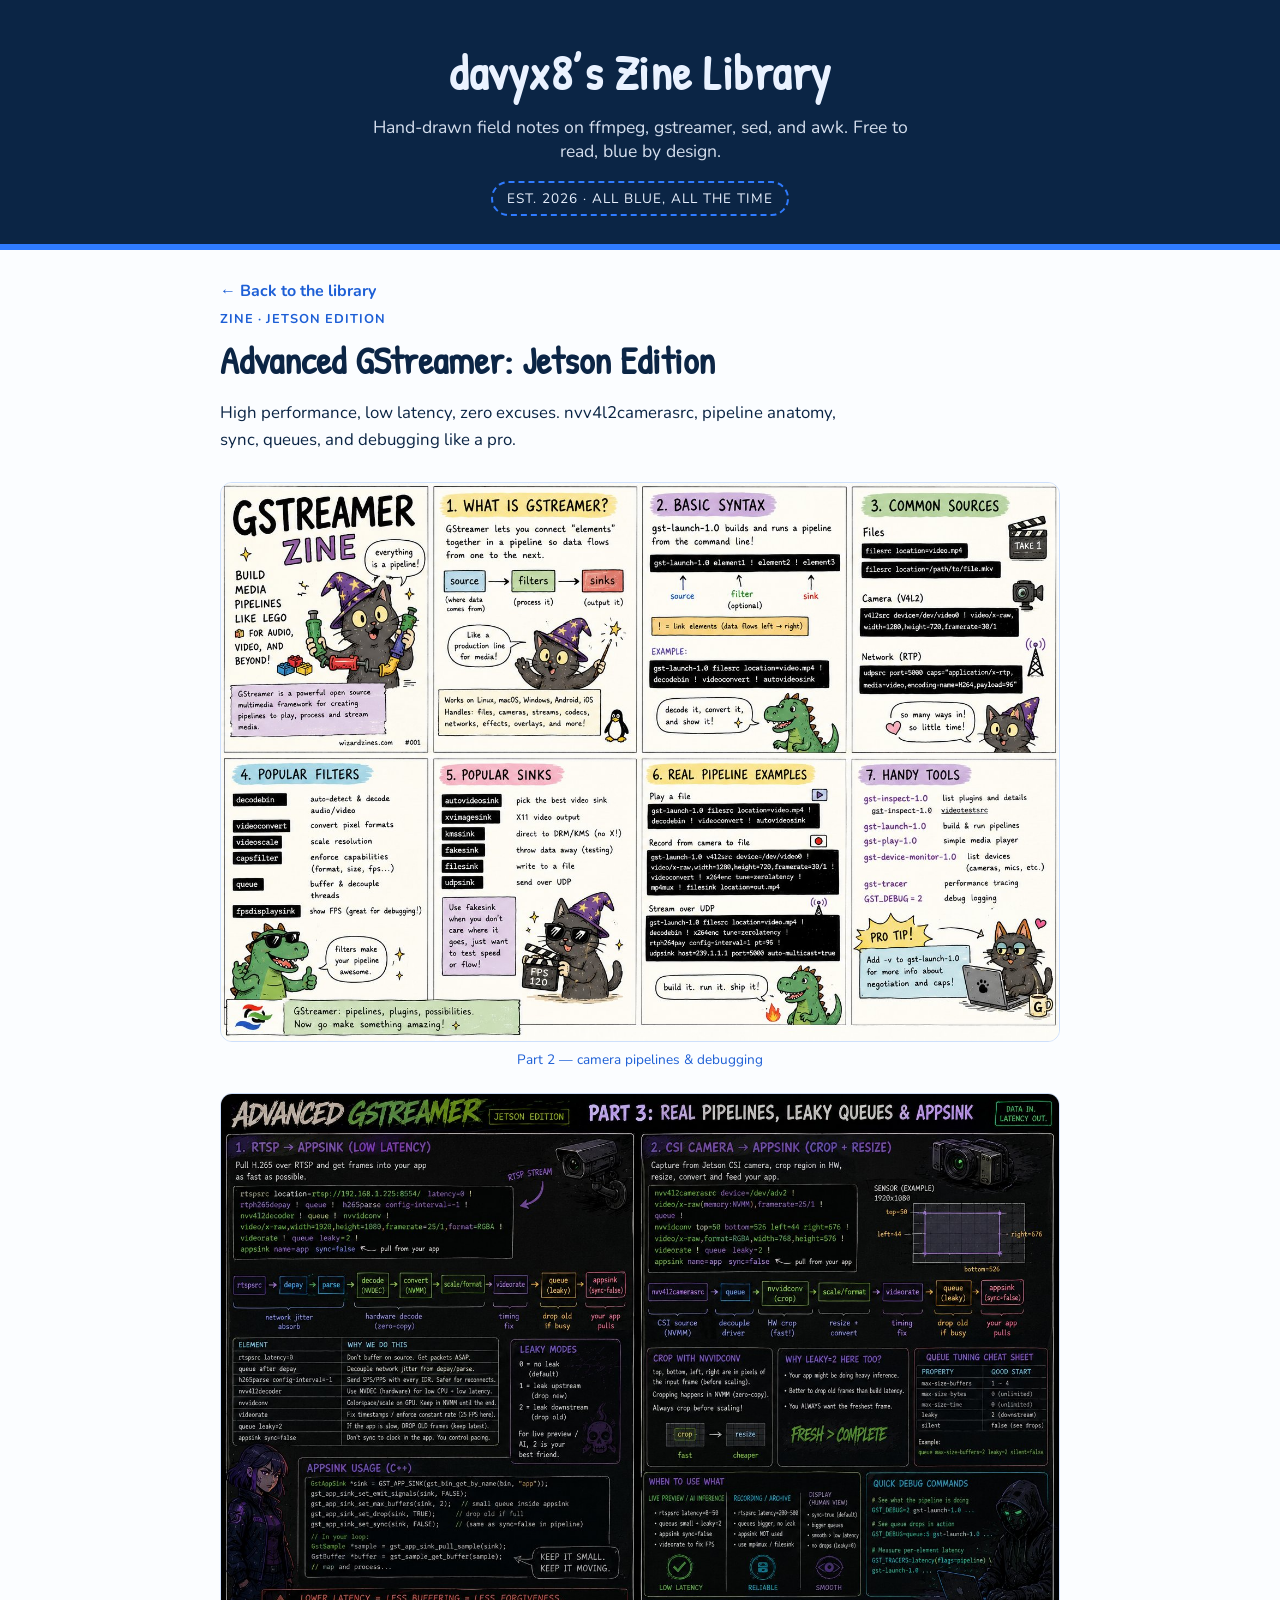
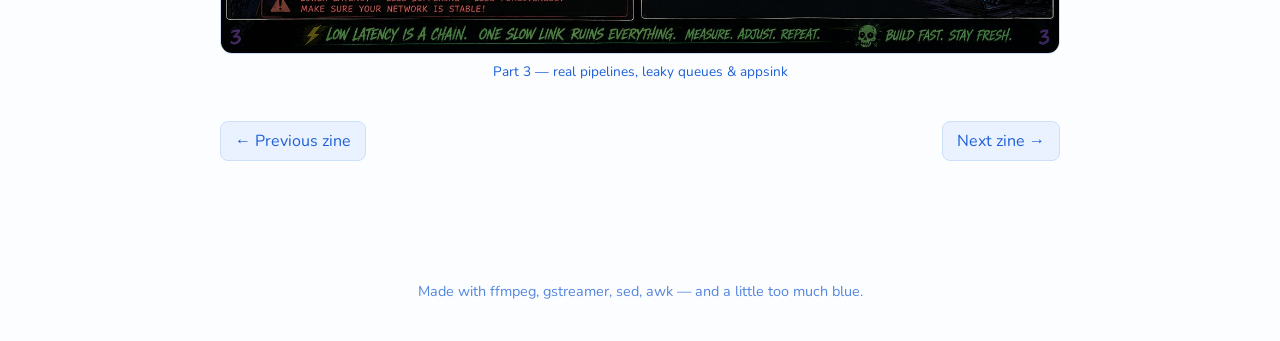
==== zines/advanced-gstreamer-jetson.html @ 989606cc "redid the homepage as a cover grid, blue only, and pulled bluebell zine (proprietary)" ====
<!doctype html>
<html lang="en">
<head>
<meta charset="utf-8">
<meta name="viewport" content="width=device-width, initial-scale=1">
<title>Advanced GStreamer: Jetson Edition &mdash; davyx8's Zine Library</title>
<meta name="description" content="A little library of hand-drawn tech zines about ffmpeg, gstreamer, sed, and awk.">
<link rel="preconnect" href="https://fonts.googleapis.com">
<link rel="preconnect" href="https://fonts.gstatic.com" crossorigin>
<link href="https://fonts.googleapis.com/css2?family=Patrick+Hand&family=Nunito:wght@400;700;800&display=swap" rel="stylesheet">
<link rel="stylesheet" href="../style.css">
<link rel="icon" href="data:,">
</head>
<body class="zine-page">
<header class="site">
  <h1><a href="../index.html" style="color:inherit;">davyx8&rsquo;s Zine Library</a></h1>
  <p>Hand-drawn field notes on ffmpeg, gstreamer, sed, and awk. Free to read, blue by design.</p>
  <span class="stamp">est. 2026 &middot; all blue, all the time</span>
</header>
<div class="wrap zine-detail">
  <a class="back-link" href="../index.html">&larr; Back to the library</a>
  <div class="kicker">Zine &middot; Jetson Edition</div>
  <h1>Advanced GStreamer: Jetson Edition</h1>
  <p class="blurb">High performance, low latency, zero excuses. nvv4l2camerasrc, pipeline anatomy, sync, queues, and debugging like a pro.</p>
  <div class="pages">
    <figure>
      <img src="../img/full/advanced-gstreamer-jetson.jpg" alt="Advanced GStreamer: Jetson Edition page 1">
      <figcaption>Part 2 &mdash; camera pipelines & debugging</figcaption>
    </figure>
    <figure>
      <img src="../img/full/advanced-gstreamer-jetson-3.jpg" alt="Advanced GStreamer: Jetson Edition page 2">
      <figcaption>Part 3 &mdash; real pipelines, leaky queues & appsink</figcaption>
    </figure>
  </div>
  <div class="nav-buttons">
    <a href="gstreamer-zine.html">&larr; Previous zine</a>
    <a href="sed-zine.html">Next zine &rarr;</a>
  </div>
</div>
<footer class="site">Made with ffmpeg, gstreamer, sed, awk &mdash; and a little too much blue.</footer>
</body>
</html>
---- style.css ----
:root {
  --navy: #0b2545;
  --blue: #1d5fd6;
  --blue-bright: #2f7bff;
  --blue-pale: #eaf2ff;
  --blue-line: #cddffb;
  --blue-dark: #06152e;
  --blue-mid: #4a86ff;
  --paper: #fbfdff;
  --white: #ffffff;
  --border-width: 3px;
}

@media (prefers-color-scheme: dark) {
  :root {
    --navy: #eaf2ff;
    --blue: #6fa6ff;
    --blue-bright: #8fb9ff;
    --blue-pale: #10203f;
    --blue-line: #234480;
    --blue-dark: #8fb9ff;
    --blue-mid: #2b52a0;
    --paper: #0a1730;
    --white: #0e1e3d;
  }
}

* { box-sizing: border-box; }

html, body {
  margin: 0;
  padding: 0;
  background: var(--paper);
  color: var(--navy);
  font-family: "Nunito", "Segoe UI", Helvetica, Arial, sans-serif;
}

a { color: var(--blue); text-decoration: none; }
a:hover { text-decoration: underline; }

.wrap {
  max-width: 880px;
  margin: 0 auto;
  padding: 0 20px 80px;
}

header.site {
  background: var(--navy);
  color: var(--blue-pale);
  padding: 56px 20px 40px;
  text-align: center;
  border-bottom: 6px solid var(--blue-bright);
}

header.site h1 {
  font-family: "Patrick Hand", "Comic Sans MS", cursive, sans-serif;
  font-size: 3rem;
  margin: 0 0 10px;
  letter-spacing: 0.5px;
}

header.site p {
  margin: 0 auto;
  max-width: 560px;
  font-size: 1.1rem;
  opacity: 0.9;
}

header.site .stamp {
  display: inline-block;
  margin-top: 18px;
  padding: 6px 14px;
  border: 2px dashed var(--blue-bright);
  border-radius: 999px;
  font-size: 0.85rem;
  letter-spacing: 1px;
  text-transform: uppercase;
}

nav.crumbs {
  padding: 18px 0 0;
  font-size: 0.95rem;
}

.intro {
  padding: 36px 0 8px;
  font-size: 1.05rem;
  line-height: 1.6;
}

.count-pill {
  display: inline-block;
  background: var(--blue-pale);
  border: 1px solid var(--blue-line);
  color: var(--blue);
  padding: 3px 12px;
  border-radius: 999px;
  font-weight: 700;
  font-size: 0.85rem;
}

.zine-grid {
  display: grid;
  grid-template-columns: repeat(auto-fit, minmax(210px, 260px));
  justify-content: center;
  column-gap: 2.5rem;
  row-gap: 4.5rem;
  padding: 10px 0 20px;
  margin-top: 20px;
  list-style: none;
}

.li {
  display: flex;
  flex-direction: column;
  align-items: center;
  text-align: center;
}

.zine {
  display: block;
  position: relative;
  width: 100%;
  border: var(--border-width) solid var(--navy);
  background: var(--white);
  z-index: 1;
  transform: skewY(3deg);
  transform-origin: bottom left;
  transition: transform 350ms cubic-bezier(0.215, 0.61, 0.355, 1);
}

.zine::before,
.zine::after {
  content: " ";
  position: absolute;
  border: var(--border-width) solid var(--navy);
  top: calc(var(--border-width) + 1px);
  bottom: calc(var(--border-width) + 1px);
  left: calc(-1 * var(--border-width));
  right: calc(var(--border-width) + 1px);
  background: var(--blue-pale);
  z-index: -1;
  transform: skewY(-7deg) translateY(-5px);
  transform-origin: bottom left;
  transition: transform 350ms cubic-bezier(0.215, 0.61, 0.355, 1);
}

.zine::after {
  background: var(--blue-mid);
  transform: skewY(-7deg) translateY(7px);
}

.li a { display: block; }

.zine img {
  width: 100%;
  display: block;
}

.zine:hover {
  transform: skewY(1deg) translateY(-12px);
  z-index: 99;
}

.zine:hover::before {
  transform: skewY(-3deg) translateY(-9px);
}

.zine:hover::after {
  transform: skewY(-3deg) translateY(11px);
}

.zine-title-wrapper {
  position: relative;
  width: 100%;
  display: flex;
  justify-content: center;
  margin-top: -1.1em;
}

h3.zine-title {
  position: relative;
  background: var(--white);
  border: 2px solid var(--navy);
  display: inline-block;
  margin: 0;
  padding: 0.4em 0.6em;
  font-family: "Patrick Hand", "Comic Sans MS", cursive, sans-serif;
  font-size: 1.15rem;
  color: var(--navy);
  z-index: 100;
  box-shadow: 3px 3px 0 var(--blue-line);
}

.li .kicker {
  margin-top: 1.3em;
  font-size: 0.72rem;
  text-transform: uppercase;
  letter-spacing: 1px;
  color: var(--blue);
  font-weight: 700;
}

.li p.blurb {
  margin: 6px 0 10px;
  line-height: 1.5;
  color: var(--navy);
  opacity: 0.85;
  font-size: 0.92rem;
  max-width: 240px;
}

.read-button {
  display: inline-block;
  padding: 0.45rem 0.9rem;
  border: 2px solid var(--navy);
  border-radius: 0.5rem;
  color: var(--navy);
  background: var(--blue-pale);
  font-weight: 700;
  box-shadow: 2px 2px 0 var(--blue-line), 5px 5px 0 var(--navy);
  transition: all 100ms ease;
  text-decoration: none;
}

.read-button:hover {
  background: var(--blue-bright);
  color: var(--white);
  text-decoration: none;
}

.read-button:active {
  transform: translate(3px, 3px);
  box-shadow: 0 0 0 var(--blue-line), 0 0 0 var(--navy);
}

footer.site {
  text-align: center;
  padding: 40px 20px;
  color: var(--blue);
  opacity: 0.75;
  font-size: 0.9rem;
}

/* zine detail page */

.zine-page header.site {
  padding: 40px 20px 28px;
}

.zine-detail {
  padding-top: 30px;
}

.zine-detail .kicker {
  font-size: 0.8rem;
  text-transform: uppercase;
  letter-spacing: 1px;
  color: var(--blue);
  font-weight: 700;
  margin-bottom: 6px;
}

.zine-detail h1 {
  font-family: "Patrick Hand", "Comic Sans MS", cursive, sans-serif;
  font-size: 2.4rem;
  margin: 0 0 14px;
}

.zine-detail p.blurb {
  font-size: 1.05rem;
  line-height: 1.6;
  max-width: 640px;
  margin: 0 0 28px;
}

.zine-detail .pages {
  display: flex;
  flex-direction: column;
  gap: 24px;
  margin-bottom: 40px;
}

.zine-detail .pages img {
  width: 100%;
  border-radius: 12px;
  border: 1px solid var(--blue-line);
  display: block;
}

.zine-detail .pages figcaption {
  text-align: center;
  font-size: 0.85rem;
  color: var(--blue);
  margin-top: 8px;
}

.zine-detail .pages figure {
  margin: 0;
}

.back-link {
  display: inline-block;
  margin-bottom: 8px;
  font-weight: 700;
}

.nav-buttons {
  display: flex;
  justify-content: space-between;
  gap: 12px;
  margin-top: 12px;
  flex-wrap: wrap;
}

.nav-buttons a {
  border: 1px solid var(--blue-line);
  border-radius: 8px;
  padding: 8px 14px;
  background: var(--blue-pale);
}

.nav-buttons a:hover {
  border-color: var(--blue-bright);
  text-decoration: none;
}
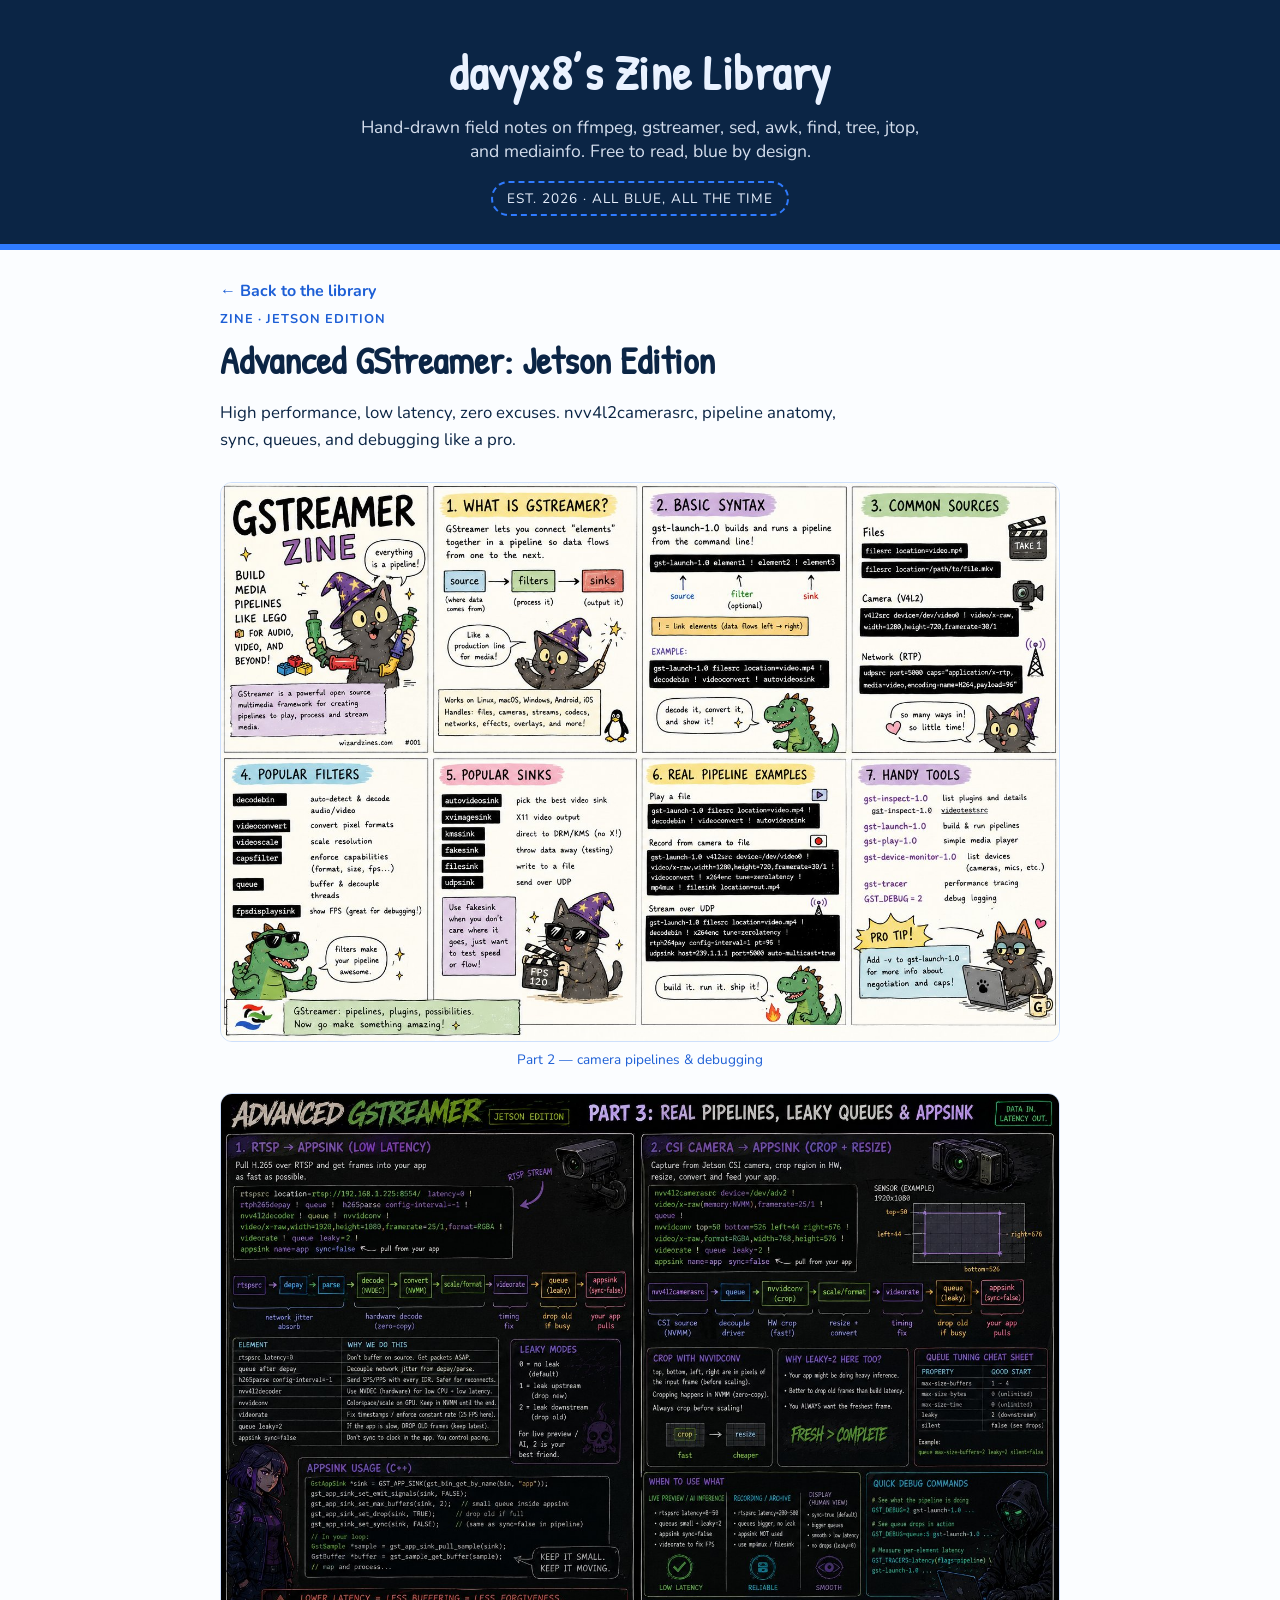
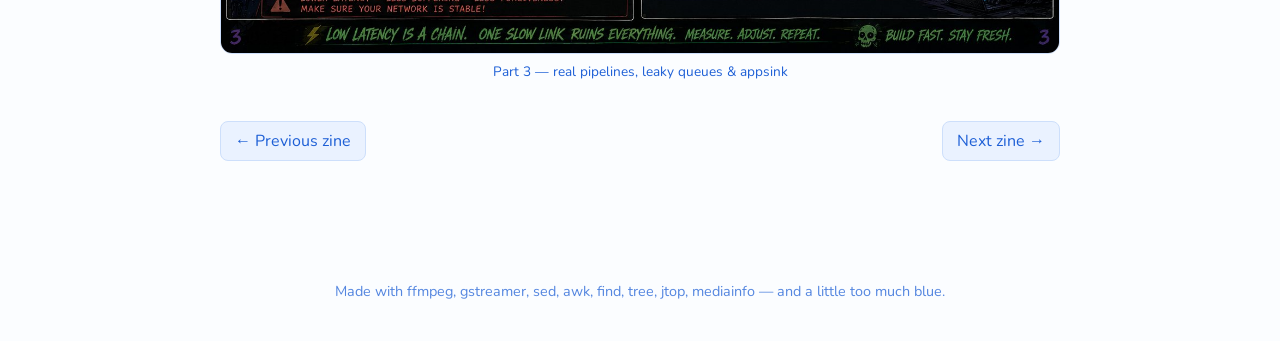
==== commit 480b7a0a: "add find, tree, jtop, and mediainfo zines as hand-built svg whiteboard pages" ====
--- a/zines/advanced-gstreamer-jetson.html
+++ b/zines/advanced-gstreamer-jetson.html
@@ -4,17 +4,17 @@
 <meta charset="utf-8">
 <meta name="viewport" content="width=device-width, initial-scale=1">
 <title>Advanced GStreamer: Jetson Edition &mdash; davyx8's Zine Library</title>
-<meta name="description" content="A little library of hand-drawn tech zines about ffmpeg, gstreamer, sed, and awk.">
+<meta name="description" content="A little library of hand-drawn tech zines about ffmpeg, gstreamer, sed, awk, find, tree, jtop, and mediainfo.">
 <link rel="preconnect" href="https://fonts.googleapis.com">
 <link rel="preconnect" href="https://fonts.gstatic.com" crossorigin>
-<link href="https://fonts.googleapis.com/css2?family=Patrick+Hand&family=Nunito:wght@400;700;800&display=swap" rel="stylesheet">
+<link href="https://fonts.googleapis.com/css2?family=Patrick+Hand&family=Nunito:wght@400;700;800&family=JetBrains+Mono:wght@400;700&display=swap" rel="stylesheet">
 <link rel="stylesheet" href="../style.css">
 <link rel="icon" href="data:,">
 </head>
 <body class="zine-page">
 <header class="site">
   <h1><a href="../index.html" style="color:inherit;">davyx8&rsquo;s Zine Library</a></h1>
-  <p>Hand-drawn field notes on ffmpeg, gstreamer, sed, and awk. Free to read, blue by design.</p>
+  <p>Hand-drawn field notes on ffmpeg, gstreamer, sed, awk, find, tree, jtop, and mediainfo. Free to read, blue by design.</p>
   <span class="stamp">est. 2026 &middot; all blue, all the time</span>
 </header>
 <div class="wrap zine-detail">
@@ -37,6 +37,6 @@
     <a href="sed-zine.html">Next zine &rarr;</a>
   </div>
 </div>
-<footer class="site">Made with ffmpeg, gstreamer, sed, awk &mdash; and a little too much blue.</footer>
+<footer class="site">Made with ffmpeg, gstreamer, sed, awk, find, tree, jtop, mediainfo &mdash; and a little too much blue.</footer>
 </body>
 </html>
--- a/style.css
+++ b/style.css
@@ -44,6 +44,10 @@
   padding: 0 20px 80px;
 }
 
+.wrap-wide {
+  max-width: 1080px;
+}
+
 header.site {
   background: var(--navy);
   color: var(--blue-pale);
@@ -103,6 +107,7 @@
   display: grid;
   grid-template-columns: repeat(auto-fit, minmax(210px, 260px));
   justify-content: center;
+  align-items: start;
   column-gap: 2.5rem;
   row-gap: 4.5rem;
   padding: 10px 0 20px;
@@ -115,6 +120,18 @@
   flex-direction: column;
   align-items: center;
   text-align: center;
+  opacity: 0;
+  animation: rise-in 550ms cubic-bezier(0.215, 0.61, 0.355, 1) both;
+  animation-delay: calc(var(--i, 0) * 70ms);
+}
+
+@keyframes rise-in {
+  from { opacity: 0; transform: translateY(26px); }
+  to   { opacity: 1; transform: translateY(0); }
+}
+
+@media (prefers-reduced-motion: reduce) {
+  .li { animation: none; opacity: 1; }
 }
 
 .zine {
@@ -124,9 +141,9 @@
   border: var(--border-width) solid var(--navy);
   background: var(--white);
   z-index: 1;
-  transform: skewY(3deg);
+  transform: skewY(3deg) scale(1);
   transform-origin: bottom left;
-  transition: transform 350ms cubic-bezier(0.215, 0.61, 0.355, 1);
+  transition: transform 300ms cubic-bezier(0.34, 1.56, 0.64, 1);
 }
 
 .zine::before,
@@ -142,7 +159,7 @@
   z-index: -1;
   transform: skewY(-7deg) translateY(-5px);
   transform-origin: bottom left;
-  transition: transform 350ms cubic-bezier(0.215, 0.61, 0.355, 1);
+  transition: transform 300ms cubic-bezier(0.34, 1.56, 0.64, 1);
 }
 
 .zine::after {
@@ -158,16 +175,16 @@
 }
 
 .zine:hover {
-  transform: skewY(1deg) translateY(-12px);
+  transform: skewY(0deg) scale(1.045) translateY(-14px);
   z-index: 99;
 }
 
 .zine:hover::before {
-  transform: skewY(-3deg) translateY(-9px);
+  transform: skewY(-3deg) translateY(-11px);
 }
 
 .zine:hover::after {
-  transform: skewY(-3deg) translateY(11px);
+  transform: skewY(-3deg) translateY(13px);
 }
 
 .zine-title-wrapper {
@@ -190,6 +207,11 @@
   color: var(--navy);
   z-index: 100;
   box-shadow: 3px 3px 0 var(--blue-line);
+  transition: transform 200ms ease;
+}
+
+.li:hover h3.zine-title {
+  transform: rotate(-1.5deg);
 }
 
 .li .kicker {
@@ -201,6 +223,12 @@
   font-weight: 700;
 }
 
+.li .kicker::before {
+  content: "\2726";
+  margin-right: 5px;
+  color: var(--blue-mid);
+}
+
 .li p.blurb {
   margin: 6px 0 10px;
   line-height: 1.5;
@@ -219,7 +247,7 @@
   background: var(--blue-pale);
   font-weight: 700;
   box-shadow: 2px 2px 0 var(--blue-line), 5px 5px 0 var(--navy);
-  transition: all 100ms ease;
+  transition: all 150ms cubic-bezier(0.34, 1.56, 0.64, 1);
   text-decoration: none;
 }
 
@@ -227,6 +255,8 @@
   background: var(--blue-bright);
   color: var(--white);
   text-decoration: none;
+  transform: translateY(-2px);
+  box-shadow: 2px 4px 0 var(--blue-line), 5px 8px 0 var(--navy);
 }
 
 .read-button:active {
@@ -324,3 +354,218 @@
   border-color: var(--blue-bright);
   text-decoration: none;
 }
+
+/* vector (whiteboard-style) zines: hand-built panels instead of scanned pages */
+
+.vector-zine .zine-detail .pages {
+  display: grid;
+  grid-template-columns: repeat(4, 1fr);
+  gap: 14px;
+  align-items: stretch;
+}
+
+@media (max-width: 900px) {
+  .vector-zine .zine-detail .pages {
+    grid-template-columns: repeat(2, 1fr);
+  }
+}
+
+@media (max-width: 560px) {
+  .vector-zine .zine-detail .pages {
+    grid-template-columns: 1fr;
+  }
+}
+
+.wz-panel {
+  position: relative;
+  border: 2.5px solid var(--navy);
+  border-radius: 6px;
+  background: var(--white);
+  padding: 14px 14px 16px;
+  display: flex;
+  flex-direction: column;
+  gap: 8px;
+  grid-column: span 1;
+}
+
+.wz-panel.wz-span2 { grid-column: span 2; }
+
+@media (max-width: 900px) {
+  .wz-panel.wz-span2 { grid-column: span 2; }
+}
+
+@media (max-width: 560px) {
+  .wz-panel.wz-span2 { grid-column: span 1; }
+}
+
+.wz-num {
+  display: inline-flex;
+  align-items: center;
+  justify-content: center;
+  width: 1.6em;
+  height: 1.6em;
+  border: 2px solid var(--navy);
+  border-radius: 50%;
+  font-weight: 800;
+  font-size: 0.95rem;
+  flex: 0 0 auto;
+}
+
+.wz-panel h4 {
+  display: flex;
+  align-items: center;
+  gap: 8px;
+  margin: 0 0 2px;
+  font-family: "Patrick Hand", "Comic Sans MS", cursive, sans-serif;
+  font-size: 1.15rem;
+  color: var(--navy);
+  border-bottom: 2px solid var(--blue-line);
+  padding-bottom: 6px;
+}
+
+.wz-panel p {
+  margin: 0;
+  font-size: 0.88rem;
+  line-height: 1.5;
+}
+
+.wz-panel ul {
+  margin: 0;
+  padding-left: 1.1em;
+  font-size: 0.86rem;
+  line-height: 1.55;
+}
+
+.wz-panel ul li::marker {
+  color: var(--blue);
+}
+
+.wz-panel ul li b, .wz-panel p b, .wz-code + p b {
+  color: var(--blue);
+}
+
+.wz-code {
+  background: var(--blue-dark);
+  color: #cfe6ff;
+  border-radius: 5px;
+  padding: 8px 10px;
+  font-family: "JetBrains Mono", "SF Mono", Consolas, monospace;
+  font-size: 0.78rem;
+  line-height: 1.5;
+  overflow-x: auto;
+  white-space: pre;
+}
+
+.wz-code .cmt { color: #7fa8de; }
+.wz-code .hl { color: #ffe89b; }
+
+.wz-callout {
+  background: var(--blue-pale);
+  border: 1.5px dashed var(--blue-mid);
+  border-radius: 6px;
+  padding: 7px 10px;
+  font-size: 0.82rem;
+  line-height: 1.45;
+}
+
+.wz-callout.warn {
+  border-style: solid;
+  border-color: var(--navy);
+  background: #fff;
+}
+
+.wz-fig {
+  display: flex;
+  align-items: flex-end;
+  gap: 8px;
+  margin-top: auto;
+}
+
+.wz-fig.wz-fig-end {
+  justify-content: flex-end;
+}
+
+.wz-speech {
+  position: relative;
+  background: var(--white);
+  border: 2px solid var(--navy);
+  border-radius: 12px;
+  padding: 6px 10px;
+  font-size: 0.78rem;
+  line-height: 1.35;
+  max-width: 130px;
+}
+
+.wz-doodle {
+  flex: 0 0 auto;
+  color: var(--navy);
+}
+
+.wz-star {
+  position: absolute;
+  color: var(--blue-mid);
+  font-size: 1.1rem;
+}
+
+/* cover panel */
+
+.wz-cover {
+  align-items: center;
+  text-align: center;
+  justify-content: center;
+  background: var(--blue-pale);
+}
+
+.wz-cover .wz-icon {
+  color: var(--navy);
+  margin-bottom: 2px;
+}
+
+.wz-cover h3 {
+  margin: 0;
+  font-family: "Patrick Hand", "Comic Sans MS", cursive, sans-serif;
+  font-size: 2.1rem;
+  color: var(--navy);
+  line-height: 1;
+}
+
+.wz-cover .wz-tagline {
+  font-size: 0.92rem;
+  color: var(--navy);
+  opacity: 0.85;
+  margin: 2px 0 6px;
+}
+
+.wz-cover .wz-banner {
+  display: inline-block;
+  background: var(--white);
+  border: 2px solid var(--navy);
+  border-radius: 999px;
+  padding: 5px 14px;
+  font-size: 0.78rem;
+  font-weight: 700;
+  color: var(--navy);
+}
+
+/* try-it bar */
+
+.wz-tryit {
+  grid-column: 1 / -1;
+  display: flex;
+  align-items: center;
+  gap: 10px;
+  justify-content: center;
+  flex-wrap: wrap;
+  border: 2.5px solid var(--navy);
+  border-radius: 6px;
+  background: var(--blue-pale);
+  padding: 12px 16px;
+  font-size: 0.9rem;
+  text-align: center;
+}
+
+.wz-tryit b {
+  font-family: "Patrick Hand", "Comic Sans MS", cursive, sans-serif;
+  font-size: 1.1rem;
+  color: var(--navy);
+}
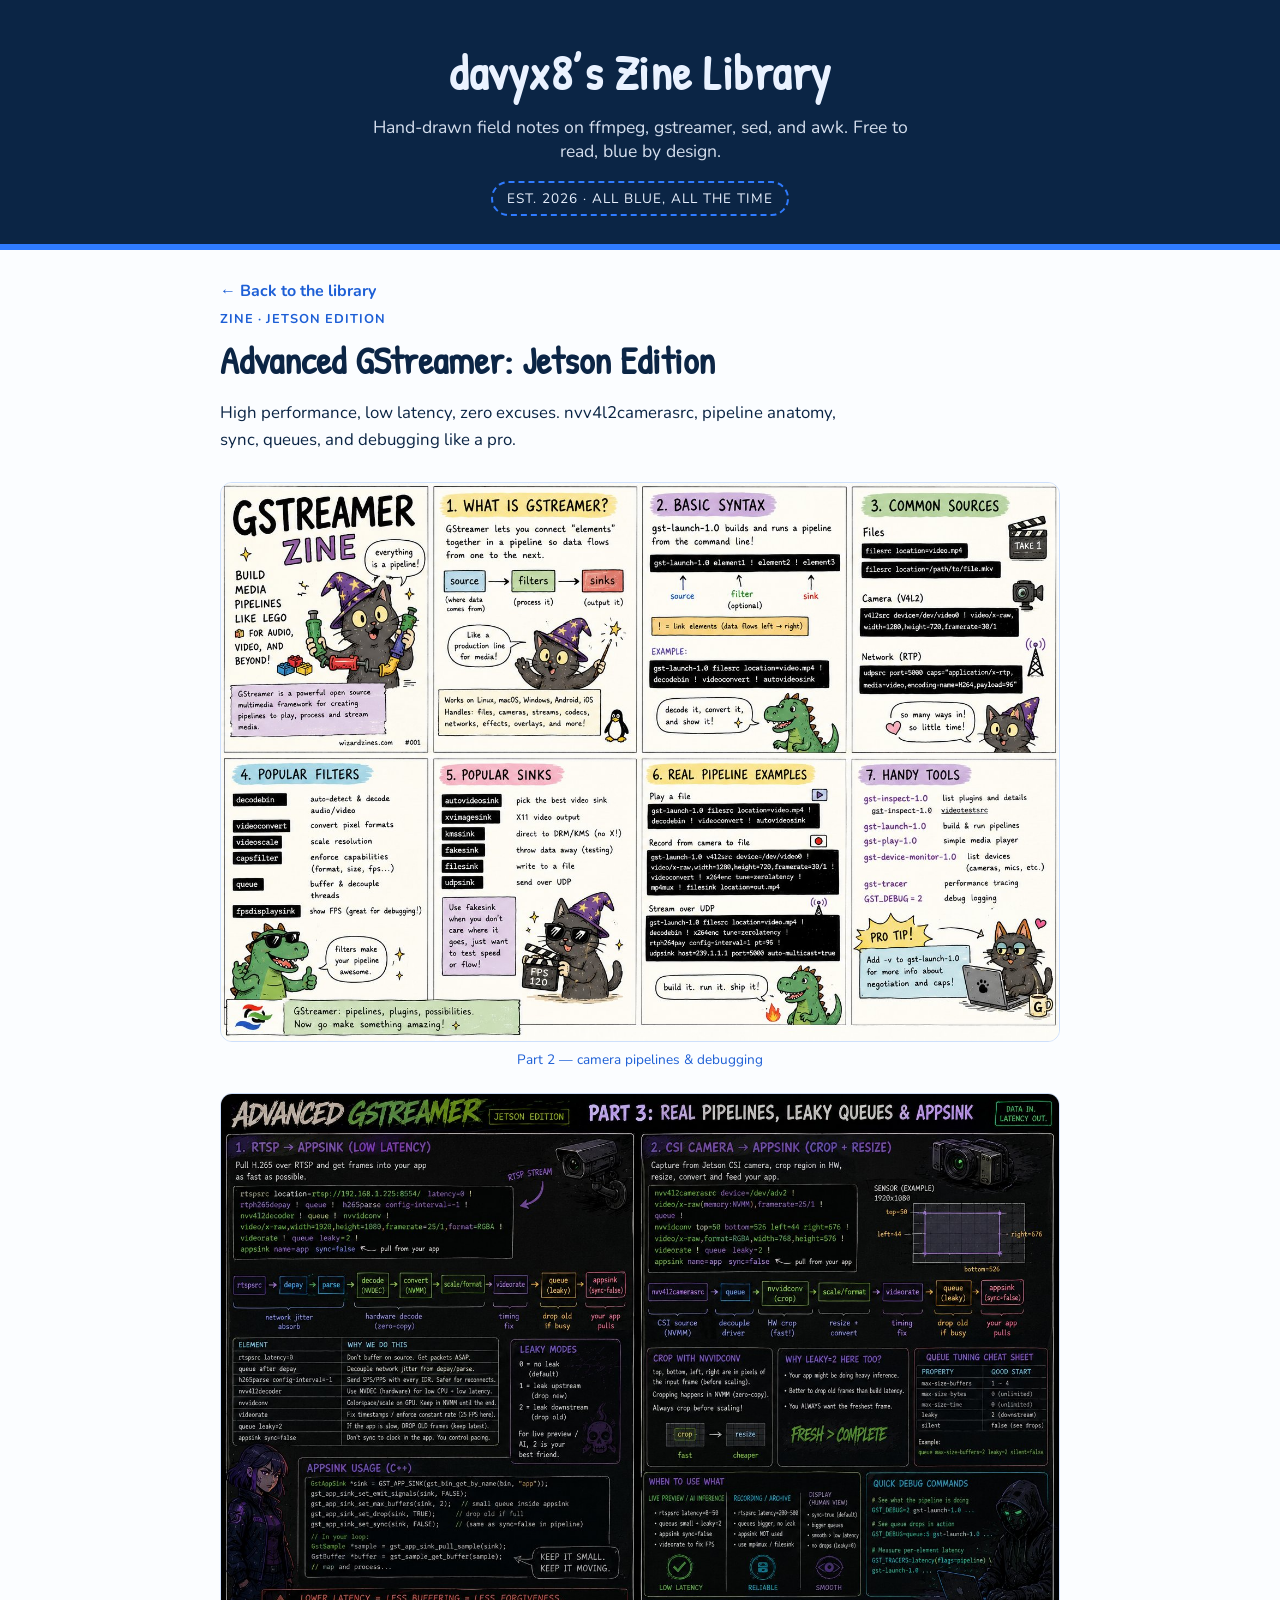
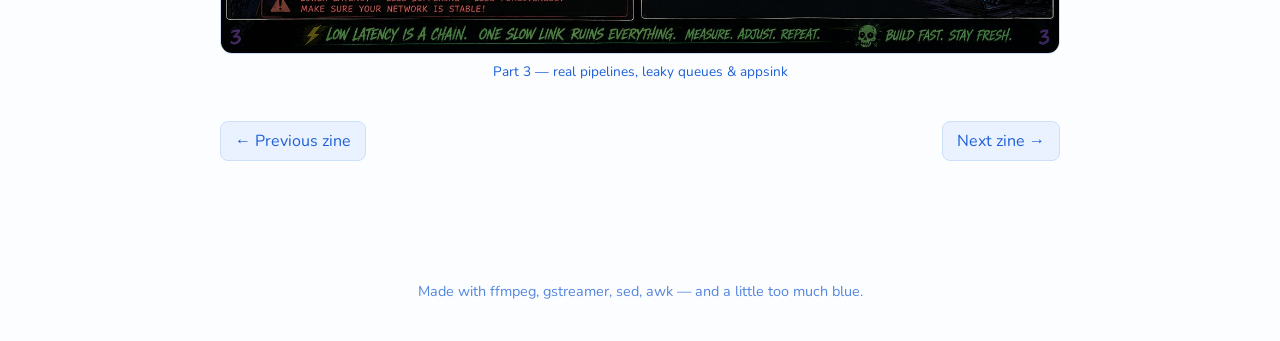
==== commit 8f133aaa: "pulled the find, tree, jtop, and mediainfo zines back out" ====
--- a/zines/advanced-gstreamer-jetson.html
+++ b/zines/advanced-gstreamer-jetson.html
@@ -4,7 +4,7 @@
 <meta charset="utf-8">
 <meta name="viewport" content="width=device-width, initial-scale=1">
 <title>Advanced GStreamer: Jetson Edition &mdash; davyx8's Zine Library</title>
-<meta name="description" content="A little library of hand-drawn tech zines about ffmpeg, gstreamer, sed, awk, find, tree, jtop, and mediainfo.">
+<meta name="description" content="A little library of hand-drawn tech zines about ffmpeg, gstreamer, sed, and awk.">
 <link rel="preconnect" href="https://fonts.googleapis.com">
 <link rel="preconnect" href="https://fonts.gstatic.com" crossorigin>
 <link href="https://fonts.googleapis.com/css2?family=Patrick+Hand&family=Nunito:wght@400;700;800&family=JetBrains+Mono:wght@400;700&display=swap" rel="stylesheet">
@@ -14,7 +14,7 @@
 <body class="zine-page">
 <header class="site">
   <h1><a href="../index.html" style="color:inherit;">davyx8&rsquo;s Zine Library</a></h1>
-  <p>Hand-drawn field notes on ffmpeg, gstreamer, sed, awk, find, tree, jtop, and mediainfo. Free to read, blue by design.</p>
+  <p>Hand-drawn field notes on ffmpeg, gstreamer, sed, and awk. Free to read, blue by design.</p>
   <span class="stamp">est. 2026 &middot; all blue, all the time</span>
 </header>
 <div class="wrap zine-detail">
@@ -37,6 +37,6 @@
     <a href="sed-zine.html">Next zine &rarr;</a>
   </div>
 </div>
-<footer class="site">Made with ffmpeg, gstreamer, sed, awk, find, tree, jtop, mediainfo &mdash; and a little too much blue.</footer>
+<footer class="site">Made with ffmpeg, gstreamer, sed, awk &mdash; and a little too much blue.</footer>
 </body>
 </html>
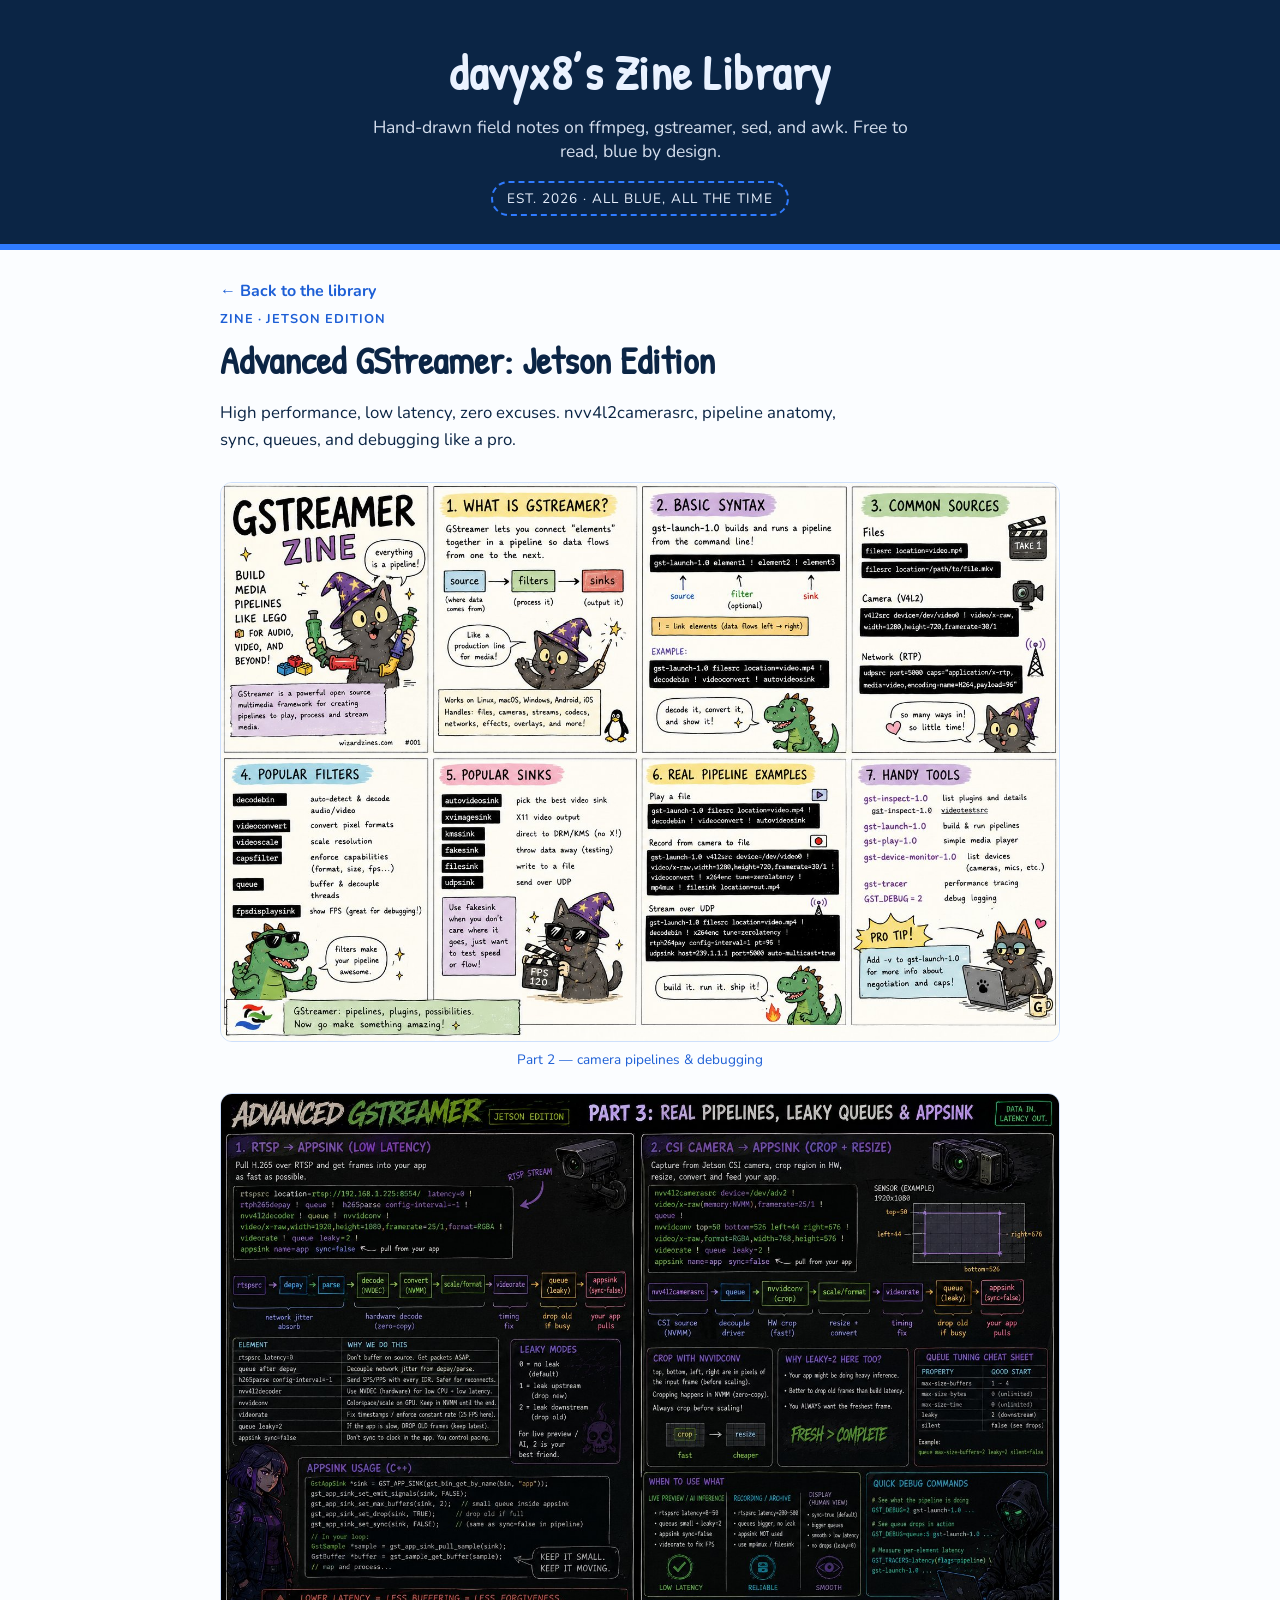
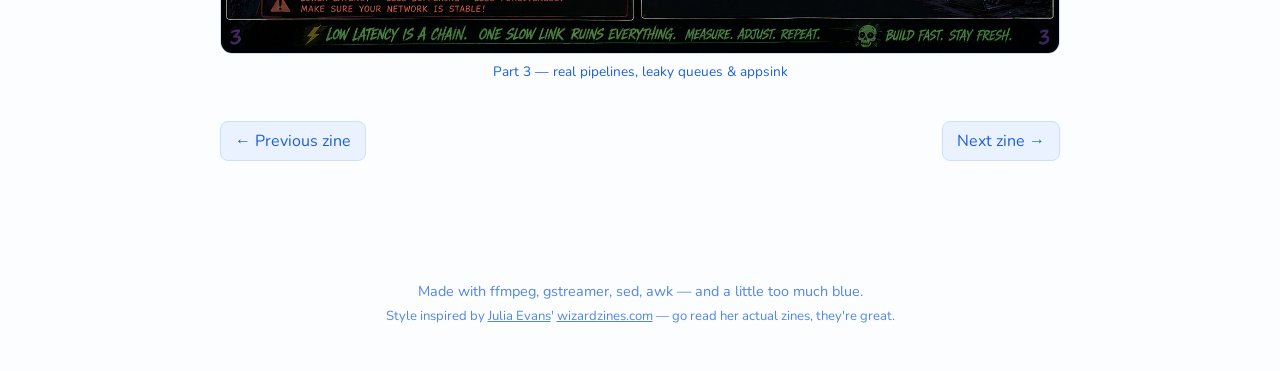
==== commit 59f3f366: "credit julia evans and wizardzines.com in the footer" ====
--- a/zines/advanced-gstreamer-jetson.html
+++ b/zines/advanced-gstreamer-jetson.html
@@ -37,6 +37,9 @@
     <a href="sed-zine.html">Next zine &rarr;</a>
   </div>
 </div>
-<footer class="site">Made with ffmpeg, gstreamer, sed, awk &mdash; and a little too much blue.</footer>
+<footer class="site">
+  <p>Made with ffmpeg, gstreamer, sed, awk &mdash; and a little too much blue.</p>
+  <p class="credit">Style inspired by <a href="https://jvns.ca/categories/zines/" target="_blank" rel="noopener">Julia Evans</a>' <a href="https://wizardzines.com/" target="_blank" rel="noopener">wizardzines.com</a> &mdash; go read her actual zines, they're great.</p>
+</footer>
 </body>
 </html>
--- a/style.css
+++ b/style.css
@@ -268,8 +268,21 @@
   text-align: center;
   padding: 40px 20px;
   color: var(--blue);
+  font-size: 0.9rem;
+}
+
+footer.site p {
+  margin: 0 0 6px;
   opacity: 0.75;
-  font-size: 0.9rem;
+}
+
+footer.site p.credit {
+  font-size: 0.82rem;
+}
+
+footer.site a {
+  opacity: 1;
+  text-decoration: underline;
 }
 
 /* zine detail page */
